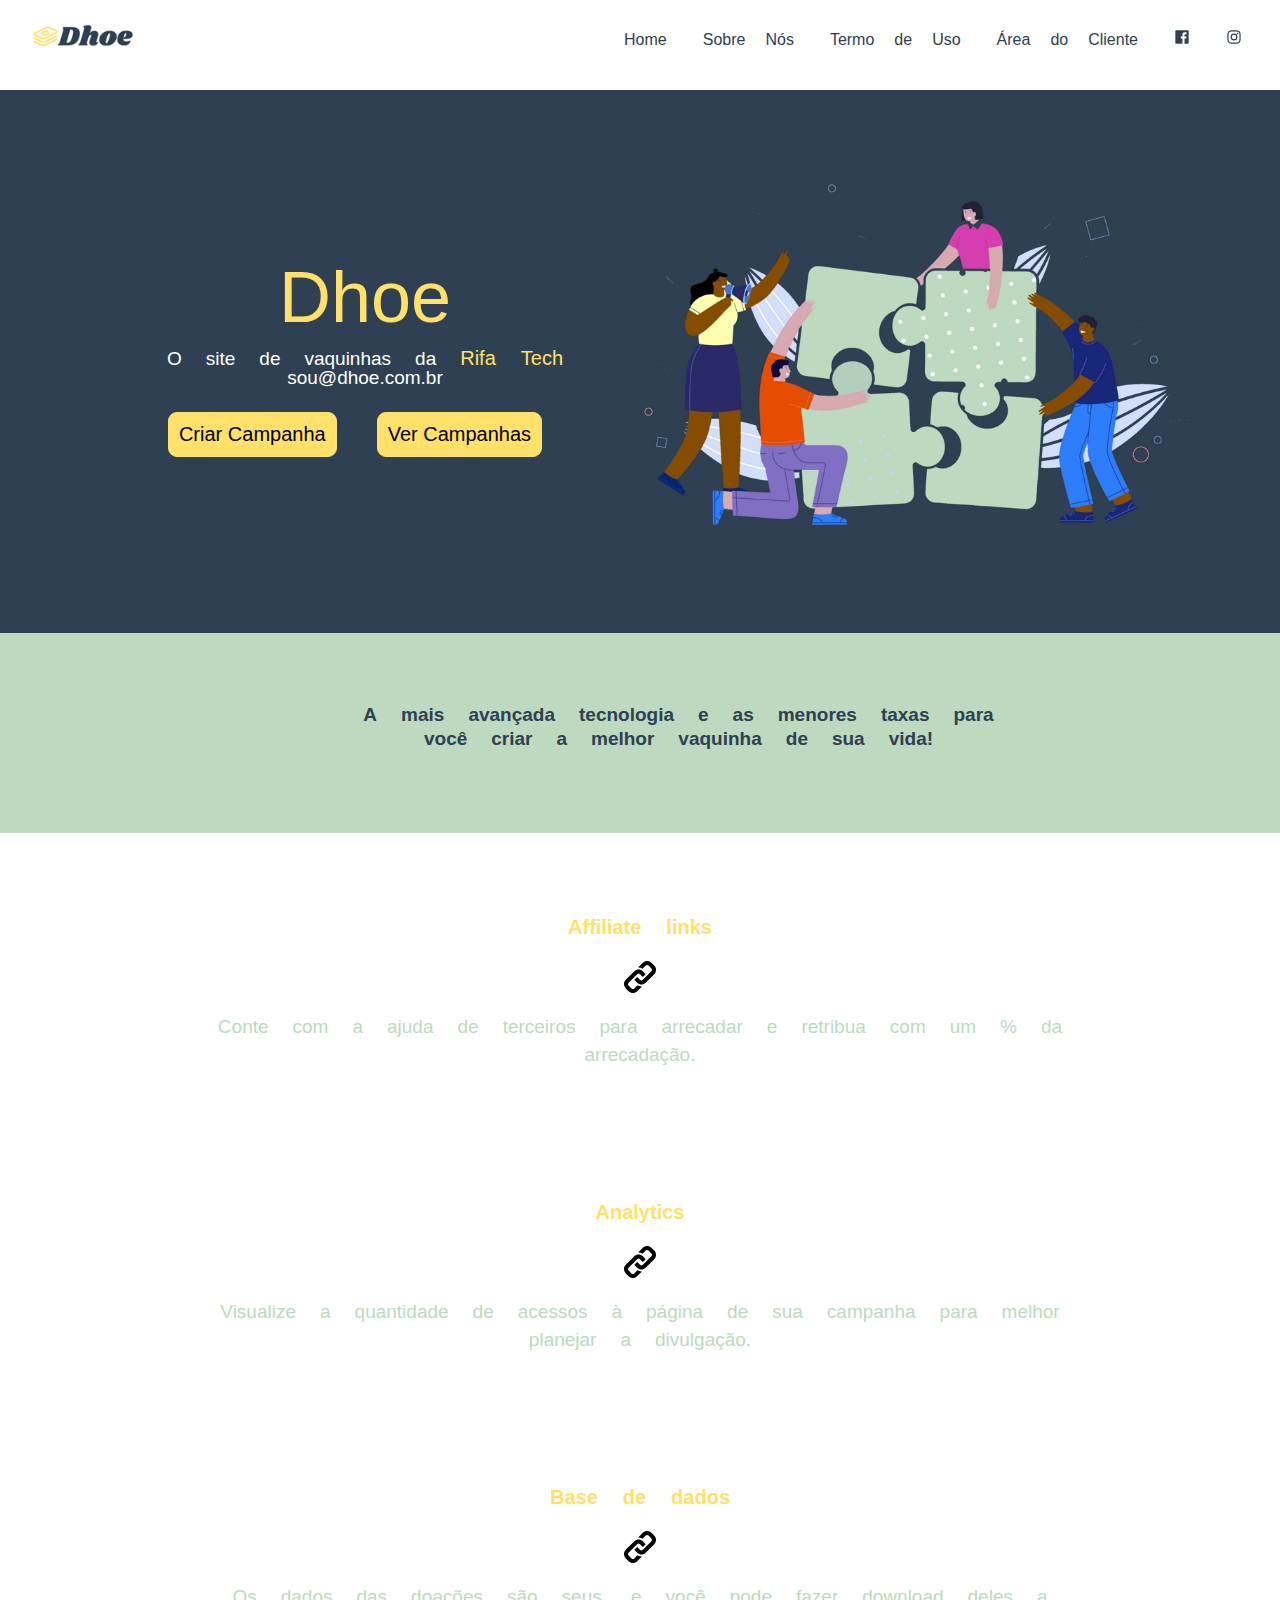
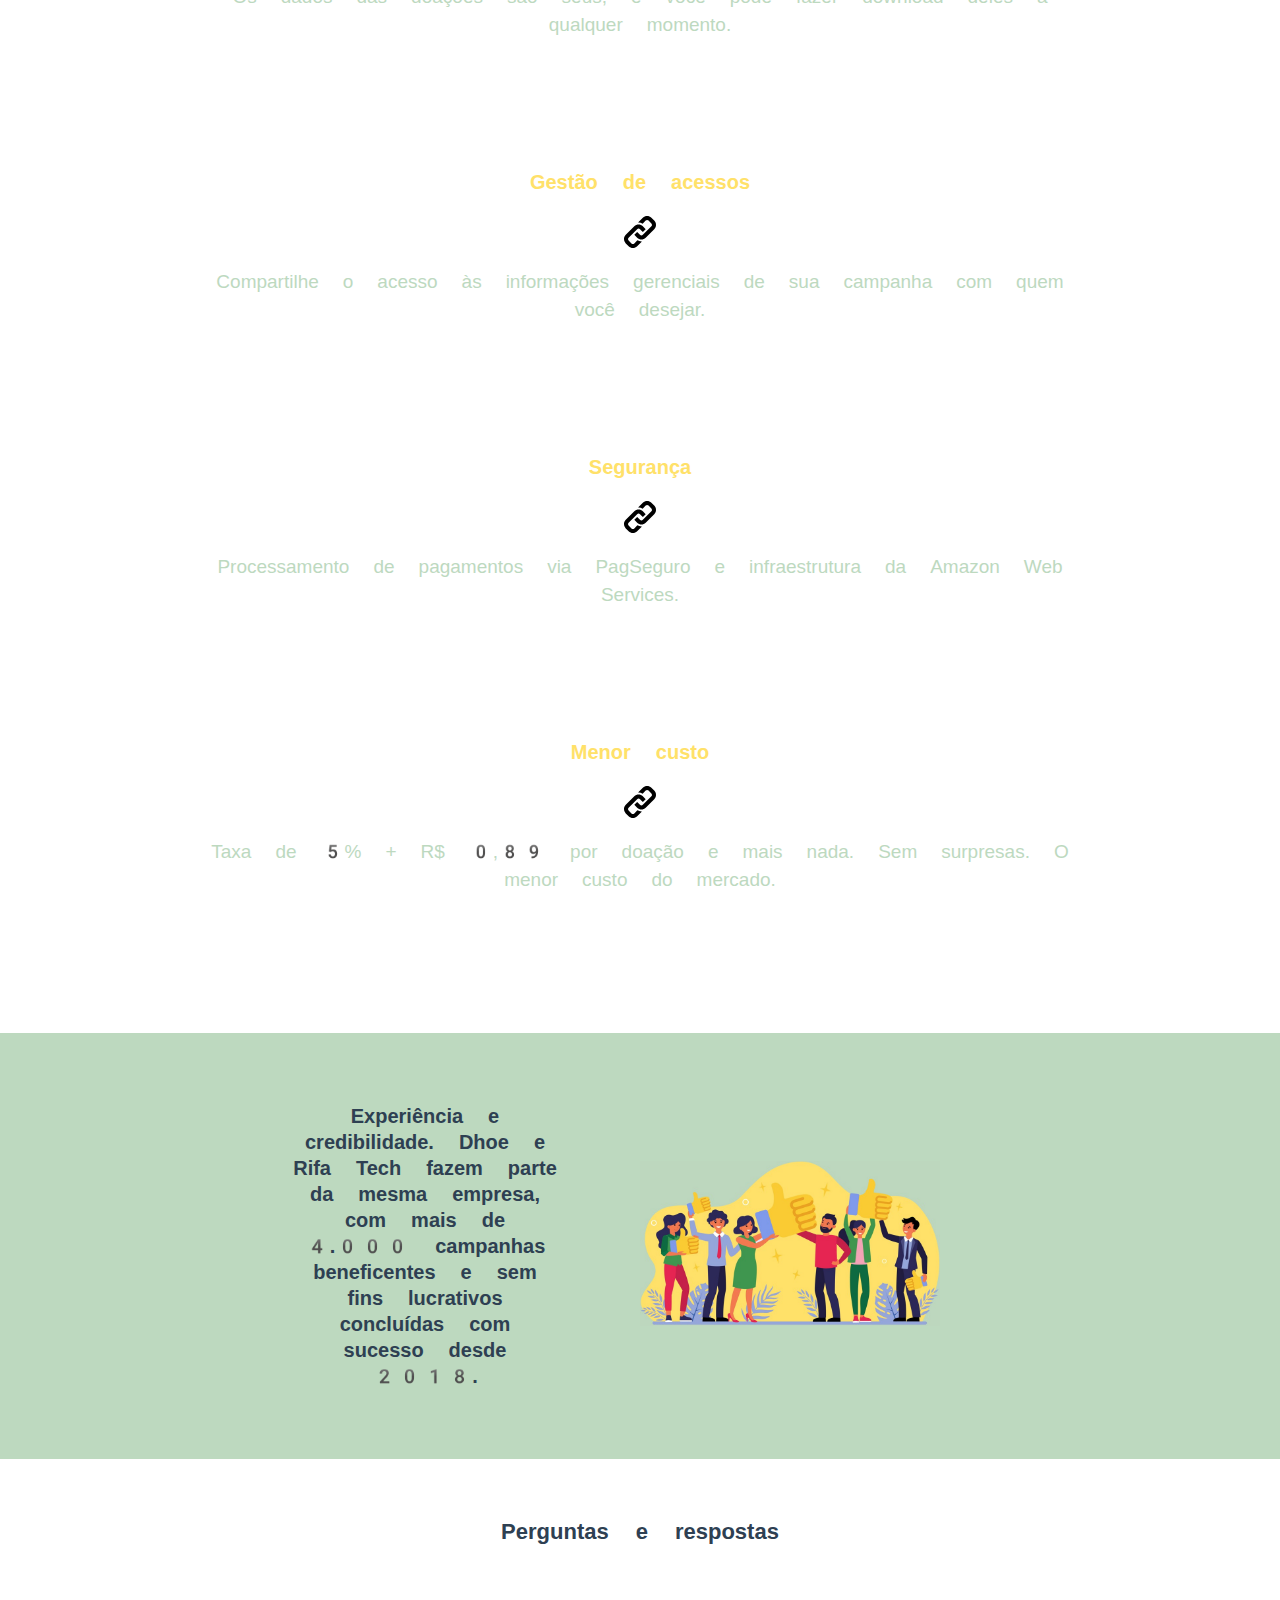
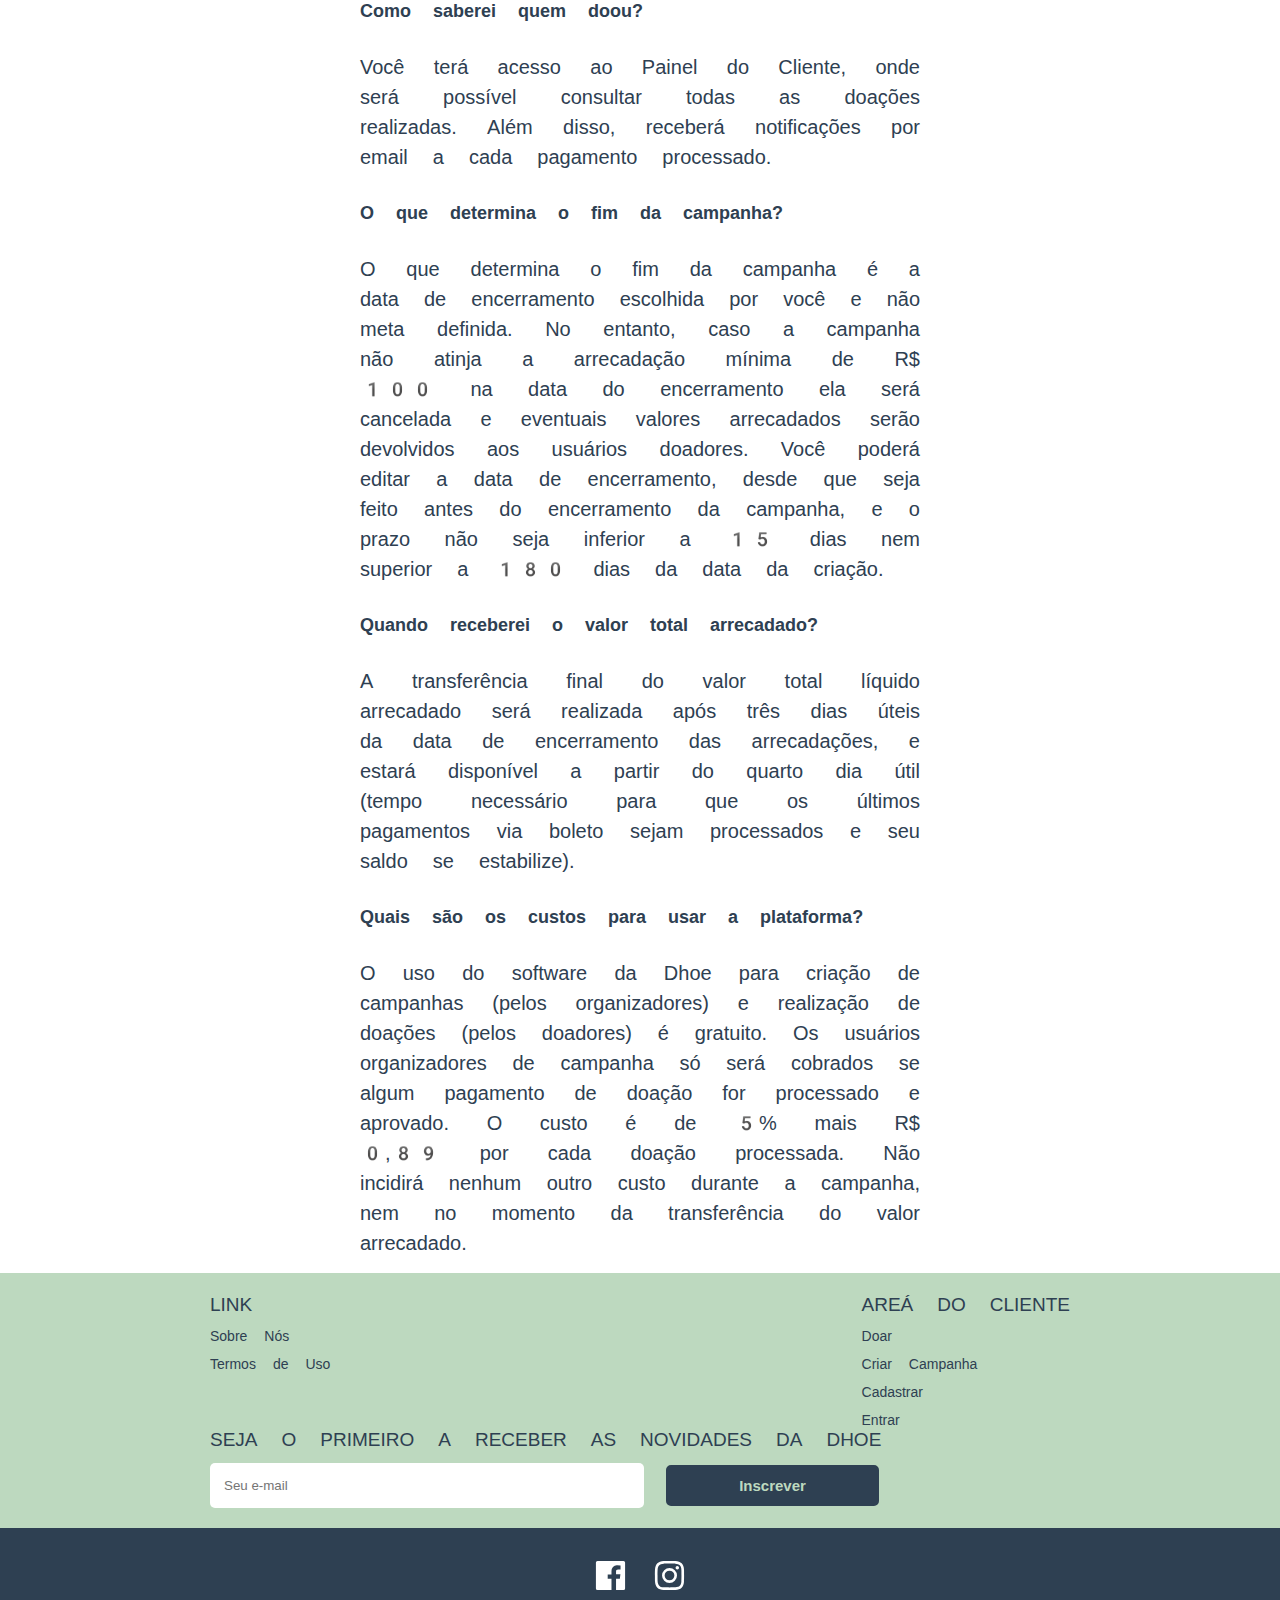
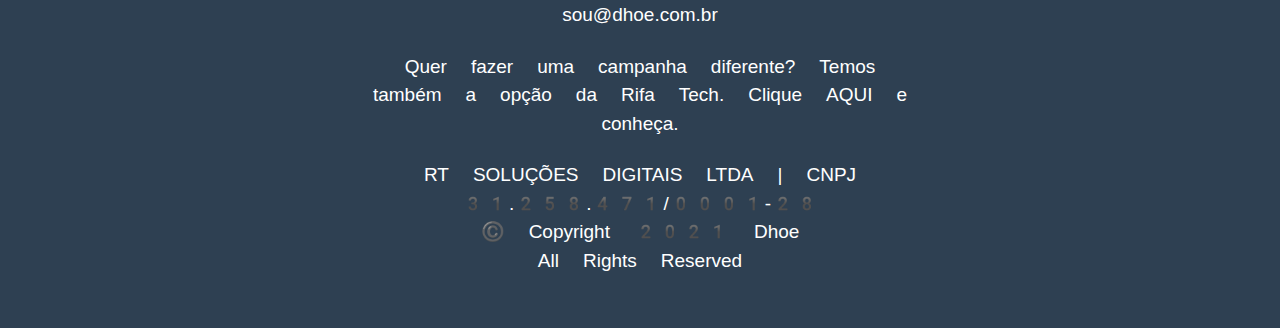
==== index.html @ f4bbd8d9 "first commit" ====
<!DOCTYPE html>
<html lang="pt-br">
<head>
    <meta charset="UTF-8">
    <meta http-equiv="X-UA-Compatible" content="IE=edge">
    <meta name="viewport" content="width=device-width, initial-scale=1.0">
    <link rel="stylesheet" href="./assets/main.css">
    <link rel="stylesheet" href="./assets/responsive.css">
    <title>Dhoe | O site de vaquinha online</title>
</head>
<body>
    <header>
        <div class="cabecalho-dhoe">
            <picture class="logo-dhoe">
                <img src="./image/logo-menu.png" alt="logo">
            </picture>
            <div class="line">
                <button>line</button>
            </div>
            <nav class="nav-dhoe">
                
                <a href="#">Home</a>
                <a href="./pages/links/sobreNos.html">Sobre Nós</a>
                <a href="./pages/links/termos.html">Termo de Uso</a>
                <a href="./pages/cliente/cliente.html">Área do Cliente</a>
                <a><svg xmlns="http://www.w3.org/2000/svg" xmlns:xlink="http://www.w3.org/1999/xlink" aria-hidden="true" focusable="false" width="1em" height="1em" preserveAspectRatio="xMidYMid meet" viewBox="0 0 24 24" class="iconify" data-icon="uil:facebook" data-inline="false" style="transform: rotate(360deg);"><path fill="currentColor" d="M20.9 2H3.1A1.1 1.1 0 0 0 2 3.1v17.8A1.1 1.1 0 0 0 3.1 22h9.58v-7.75h-2.6v-3h2.6V9a3.64 3.64 0 0 1 3.88-4a20.26 20.26 0 0 1 2.33.12v2.7H17.3c-1.26 0-1.5.6-1.5 1.47v1.93h3l-.39 3H15.8V22h5.1a1.1 1.1 0 0 0 1.1-1.1V3.1A1.1 1.1 0 0 0 20.9 2Z"></path></svg></a>
                <a><svg xmlns="http://www.w3.org/2000/svg" xmlns:xlink="http://www.w3.org/1999/xlink" aria-hidden="true" focusable="false" width="1em" height="1em" preserveAspectRatio="xMidYMid meet" viewBox="0 0 24 24" class="iconify" data-icon="uil:instagram" data-inline="false" style="transform: rotate(360deg);"><path fill="currentColor" d="M17.34 5.46a1.2 1.2 0 1 0 1.2 1.2a1.2 1.2 0 0 0-1.2-1.2Zm4.6 2.42a7.59 7.59 0 0 0-.46-2.43a4.94 4.94 0 0 0-1.16-1.77a4.7 4.7 0 0 0-1.77-1.15a7.3 7.3 0 0 0-2.43-.47C15.06 2 14.72 2 12 2s-3.06 0-4.12.06a7.3 7.3 0 0 0-2.43.47a4.78 4.78 0 0 0-1.77 1.15a4.7 4.7 0 0 0-1.15 1.77a7.3 7.3 0 0 0-.47 2.43C2 8.94 2 9.28 2 12s0 3.06.06 4.12a7.3 7.3 0 0 0 .47 2.43a4.7 4.7 0 0 0 1.15 1.77a4.78 4.78 0 0 0 1.77 1.15a7.3 7.3 0 0 0 2.43.47C8.94 22 9.28 22 12 22s3.06 0 4.12-.06a7.3 7.3 0 0 0 2.43-.47a4.7 4.7 0 0 0 1.77-1.15a4.85 4.85 0 0 0 1.16-1.77a7.59 7.59 0 0 0 .46-2.43c0-1.06.06-1.4.06-4.12s0-3.06-.06-4.12ZM20.14 16a5.61 5.61 0 0 1-.34 1.86a3.06 3.06 0 0 1-.75 1.15a3.19 3.19 0 0 1-1.15.75a5.61 5.61 0 0 1-1.86.34c-1 .05-1.37.06-4 .06s-3 0-4-.06a5.73 5.73 0 0 1-1.94-.3a3.27 3.27 0 0 1-1.1-.75a3 3 0 0 1-.74-1.15a5.54 5.54 0 0 1-.4-1.9c0-1-.06-1.37-.06-4s0-3 .06-4a5.54 5.54 0 0 1 .35-1.9A3 3 0 0 1 5 5a3.14 3.14 0 0 1 1.1-.8A5.73 5.73 0 0 1 8 3.86c1 0 1.37-.06 4-.06s3 0 4 .06a5.61 5.61 0 0 1 1.86.34a3.06 3.06 0 0 1 1.19.8a3.06 3.06 0 0 1 .75 1.1a5.61 5.61 0 0 1 .34 1.9c.05 1 .06 1.37.06 4s-.01 3-.06 4ZM12 6.87A5.13 5.13 0 1 0 17.14 12A5.12 5.12 0 0 0 12 6.87Zm0 8.46A3.33 3.33 0 1 1 15.33 12A3.33 3.33 0 0 1 12 15.33Z"></path></svg></a>
                 
            </nav>
        </div>
    </header>
    <main class="section-option login">
        <div class="container cc-responsive">
            <div class="flex main">
                    <div class="title">
                            <div class="title-main-dhoe">
                                <h1 class="title-main">Dhoe</h1>
                                <p class="site-email"> O site de vaquinhas da <span class="">Rifa Tech</span> <br/>sou@dhoe.com.br</p>
                            </div>
                        
                            <div class="botoes">
                                <button class="botao">Criar Campanha</button>
                                <button class="botao">Ver Campanhas</button>
                            </div>
                    </div>
                <div class="img-main">
                    <img src="./image/ilustracao.jpg" alt="">
                </div>
            </div>
        </div>
    </main>
    <section class="texto-section-dhoe">
        <div class="container cc-responsive">
            <div class="texto-dhoe">
                <p>A mais avançada tecnologia e as menores taxas para você criar a melhor vaquinha de sua vida!</p>
            </div>
        </div>
    </section>
    <section class="descrition-cards-dhoe">
        <div class="container-largue cc-responsive">
            <div class="descrition-dhoe">
                <div class="card">
                    <div class="card-title">
                        <h5>Affiliate links</h5>
                    </div>
                        <span class="img-card">
                            <img src="./image/link-symbol-of-two-chains-links-linked_icon-icons.com_56928.svg" alt="">
                        </span>
                    <div class="card-descrition">
                        <p>Conte com a ajuda de terceiros para arrecadar e retribua com um % da arrecadação.</p>
                    </div>
                </div>

                <div class="card">
                    <div class="card-title">
                        <h5>Analytics</h5>
                    </div>
                        <span class="img-card">
                            <img src="./image/link-symbol-of-two-chains-links-linked_icon-icons.com_56928.svg" alt="">
                        </span>
                    <div class="card-descrition">
                        <p>Visualize a quantidade de acessos à página de sua campanha para melhor planejar a divulgação.</p>
                    </div>
                </div>

                <div class="card">
                    <div class="card-title">
                        <h5>Base de dados</h5>
                    </div>
                        <span class="img-card">
                            <img src="./image/link-symbol-of-two-chains-links-linked_icon-icons.com_56928.svg" alt="">
                        </span>
                    <div class="card-descrition">
                        <p>Os dados das doações são seus, e você pode fazer download deles a qualquer momento.</p>
                    </div>
                </div>

                <div class="card">
                    <div class="card-title">
                        <h5>Gestão de acessos</h5>
                    </div>
                        <span class="img-card">
                            <img src="./image/link-symbol-of-two-chains-links-linked_icon-icons.com_56928.svg" alt="">
                        </span>
                    <div class="card-descrition">
                        <p>Compartilhe o acesso às informações gerenciais de sua campanha com quem você desejar.</p>
                    </div>
                </div>

                <div class="card">
                    <div class="card-title">
                        <h5>Segurança</h5>
                    </div>
                        <span class="img-card">
                            <img src="./image/link-symbol-of-two-chains-links-linked_icon-icons.com_56928.svg" alt="">
                        </span>
                    <div class="card-descrition">
                        <p>Processamento de pagamentos via PagSeguro e infraestrutura da Amazon Web Services.</p>
                    </div>
                </div>

                <div class="card">
                    <div class="card-title">
                        <h5>Menor custo</h5>
                    </div>
                        <span class="img-card">
                            <img src="./image/link-symbol-of-two-chains-links-linked_icon-icons.com_56928.svg" alt="">
                        </span>
                    <div class="card-descrition">
                        <p>Taxa de 5% + R$ 0,89 por doação e mais nada. Sem surpresas. O menor custo do mercado.</p>
                    </div>
                </div>
                    
            </div>
        </div>
    </section>
    <section class="dhoes-curt">
        <div class="container-largue cc-responsive">
            <div class="text-img">
                <div class="text-section site-email">
                    <p>Experiência e credibilidade. Dhoe e Rifa Tech fazem parte da mesma empresa, com mais de 4.000 campanhas beneficentes e sem fins lucrativos concluídas com sucesso desde 2018.</p>
                </div>
                <div class="img-section img-main">
                    <img src="./image/ilustracao_botton.jpg" alt="">
                </div>
            </div>
        </div>
    </section>
    <section class="perg-resp">
        <div class="container-largue cc-responsive">
            <div class="perguntas">
                <div class="title-pergunta">
                    <h3>Perguntas e respostas</h3>
                </div>
                <ul>
                    <li>
                        <div class="pergunta">
                            <h5>Como saberei quem doou?</h5>
                        </div>
                        <div class="resposta" >
                            <p>Você terá acesso ao Painel do Cliente, onde será possível consultar todas as doações realizadas. Além disso, receberá notificações por email a cada pagamento processado.</p>
                        </div>
                    </li>

                    <li class="abre-fecha">
                        <div class="pergunta">
                            <h5>O que determina o fim da campanha?</h5>
                        </div>
                        <div class="resposta fechado">
                            <p>O que determina o fim da campanha é a data de encerramento escolhida por você e não meta definida. No entanto, caso a campanha não atinja a arrecadação mínima de R$ 100 na data do encerramento ela será cancelada e eventuais valores arrecadados serão devolvidos aos usuários doadores. Você poderá editar a data de encerramento, desde que seja feito antes do encerramento da campanha, e o prazo não seja inferior a 15 dias nem superior a 180 dias da data da criação.</p>
                        </div>
                    </li>

                    <li class="abre-fecha">
                        <div class="pergunta">
                            <h5>Quando receberei o valor total arrecadado?</h5>
                        </div>
                        <div class="resposta fechado">
                            <p>A transferência final do valor total líquido arrecadado será realizada após três dias úteis da data de encerramento das arrecadações, e estará disponível a partir do quarto dia útil (tempo necessário para que os últimos pagamentos via boleto sejam processados e seu saldo se estabilize).</p>
                        </div>
                    </li>

                    <li class="abre-fecha">
                        <div class="pergunta">
                            <h5>Quais são os custos para usar a plataforma?</h5>
                        </div>
                        <div class="resposta fechado">
                            <p>O uso do software da Dhoe para criação de campanhas (pelos organizadores) e realização de doações (pelos doadores) é gratuito. Os usuários organizadores de campanha só será cobrados se algum pagamento de doação for processado e aprovado. O custo é de 5% mais R$ 0,89 por cada doação processada. Não incidirá nenhum outro custo durante a campanha, nem no momento da transferência do valor arrecadado.</p>
                        </div>
                    </li>
                </ul>
            </div>
            
        </div>
    </section>
    <section class="doe-footer-cabecalho">
        <div class="container-largue cc-responsive">
            <div class="footer-cabecalho">
                <div class="footer-link">
                    <div class="cab-footer"><p>LINK</p></div>
                    <a href="#"> Sobre Nós</a>
                    <a href="#">Termos de Uso</a>
                </div>
                <div class="area-cliente footer-link">
                    <div class="cab-footer"><p>AREÁ DO CLIENTE</p></div>
                    <a href="#"> Doar</a>
                    <a href="#"> Criar Campanha</a>
                    <a href="#"> Cadastrar</a>
                    <a href="#"> Entrar</a>
                </div>
                <div class="email-cab footer-link">
                    <div class="cab-footer">
                        <p>SEJA O PRIMEIRO A RECEBER AS NOVIDADES DA DHOE</p>
                    </div>
                        <div class="enviar-email">
                            <input type="email" name="" id="" placeholder="Seu e-mail">
                            <button>Inscrever</button>
                        </div>
                </div>
            </div>
        </div>
    </section>

    <footer class="footer-contato">
        <div class="container-largue cc-responsive">
            <ul>
                <li class="lista-footer">
                    <div class="imgs">
                        <svg xmlns="http://www.w3.org/2000/svg" xmlns:xlink="http://www.w3.org/1999/xlink" aria-hidden="true" focusable="false" width="1em" height="1em" preserveAspectRatio="xMidYMid meet" viewBox="0 0 24 24" class="iconify" data-icon="uil:facebook" data-inline="false" style="transform: rotate(360deg);"><path fill="currentColor" d="M20.9 2H3.1A1.1 1.1 0 0 0 2 3.1v17.8A1.1 1.1 0 0 0 3.1 22h9.58v-7.75h-2.6v-3h2.6V9a3.64 3.64 0 0 1 3.88-4a20.26 20.26 0 0 1 2.33.12v2.7H17.3c-1.26 0-1.5.6-1.5 1.47v1.93h3l-.39 3H15.8V22h5.1a1.1 1.1 0 0 0 1.1-1.1V3.1A1.1 1.1 0 0 0 20.9 2Z"></path></svg>
                        <svg xmlns="http://www.w3.org/2000/svg" xmlns:xlink="http://www.w3.org/1999/xlink" aria-hidden="true" focusable="false" width="1em" height="1em" preserveAspectRatio="xMidYMid meet" viewBox="0 0 24 24" class="iconify" data-icon="uil:instagram" data-inline="false" style="transform: rotate(360deg);"><path fill="currentColor" d="M17.34 5.46a1.2 1.2 0 1 0 1.2 1.2a1.2 1.2 0 0 0-1.2-1.2Zm4.6 2.42a7.59 7.59 0 0 0-.46-2.43a4.94 4.94 0 0 0-1.16-1.77a4.7 4.7 0 0 0-1.77-1.15a7.3 7.3 0 0 0-2.43-.47C15.06 2 14.72 2 12 2s-3.06 0-4.12.06a7.3 7.3 0 0 0-2.43.47a4.78 4.78 0 0 0-1.77 1.15a4.7 4.7 0 0 0-1.15 1.77a7.3 7.3 0 0 0-.47 2.43C2 8.94 2 9.28 2 12s0 3.06.06 4.12a7.3 7.3 0 0 0 .47 2.43a4.7 4.7 0 0 0 1.15 1.77a4.78 4.78 0 0 0 1.77 1.15a7.3 7.3 0 0 0 2.43.47C8.94 22 9.28 22 12 22s3.06 0 4.12-.06a7.3 7.3 0 0 0 2.43-.47a4.7 4.7 0 0 0 1.77-1.15a4.85 4.85 0 0 0 1.16-1.77a7.59 7.59 0 0 0 .46-2.43c0-1.06.06-1.4.06-4.12s0-3.06-.06-4.12ZM20.14 16a5.61 5.61 0 0 1-.34 1.86a3.06 3.06 0 0 1-.75 1.15a3.19 3.19 0 0 1-1.15.75a5.61 5.61 0 0 1-1.86.34c-1 .05-1.37.06-4 .06s-3 0-4-.06a5.73 5.73 0 0 1-1.94-.3a3.27 3.27 0 0 1-1.1-.75a3 3 0 0 1-.74-1.15a5.54 5.54 0 0 1-.4-1.9c0-1-.06-1.37-.06-4s0-3 .06-4a5.54 5.54 0 0 1 .35-1.9A3 3 0 0 1 5 5a3.14 3.14 0 0 1 1.1-.8A5.73 5.73 0 0 1 8 3.86c1 0 1.37-.06 4-.06s3 0 4 .06a5.61 5.61 0 0 1 1.86.34a3.06 3.06 0 0 1 1.19.8a3.06 3.06 0 0 1 .75 1.1a5.61 5.61 0 0 1 .34 1.9c.05 1 .06 1.37.06 4s-.01 3-.06 4ZM12 6.87A5.13 5.13 0 1 0 17.14 12A5.12 5.12 0 0 0 12 6.87Zm0 8.46A3.33 3.33 0 1 1 15.33 12A3.33 3.33 0 0 1 12 15.33Z"></path></svg>
                    </div>
                    <p>sou@dhoe.com.br</p>
                </li>
                <li>
                    <p>
                        Quer fazer uma campanha diferente? Temos também a opção da Rifa Tech. Clique AQUI e conheça.
                    </p>
                </li>
                <li>
                    RT SOLUÇÕES DIGITAIS LTDA | CNPJ 31.258.471/0001-28 
                    <br/>© Copyright 2021 Dhoe 
                    <br/> All Rights Reserved
                </li>
            </ul>
        </div>
    </footer>
    <script src="./assets/main.js"></script>
</body>
</html>
---- assets/main.css ----
*{
    margin: 0;
    padding: 0;
    box-sizing: border-box;
    text-decoration: none !important;
}

body{
    font-family: 'emoji', 'Nunito', sans-serif;
    
}
.container{
    margin: auto 90px;
}
.container-largue{
    margin: auto 210px;
}
.container-extra-largue{
    margin: auto 450px;
}
header{
    background: #fff !important;
    position: fixed;
    top: 0;
    right: 0;
    left: 0;
    width: 100vw;
    z-index: 1030;
}
.line{
    display: none;
}
.cabecalho-dhoe{
    display: flex;
    align-items: center;
    justify-content: space-between;
    padding: 16px 30px;
}
.logo-dhoe{
    height: 45px;
}
.logo-dhoe img{
    width: 109px;
    height: 40px;
}

.nav-dhoe{

}
.nav-dhoe a{
    color: #2e4052;
    padding: 8px;
    
}
.nav-dhoe a:hover{
    padding: 8px;
    text-decoration: underline;
}
.nav-dhoe a svg{
    font-size: 16px;
    cursor: pointer;
}

.section-option{
    background-color: rgb(46, 64, 82);
    position: relative;
    margin-top: 77px;
    /*height: 585px;*/
}
.flex{
    display: flex;
    flex: 1 1;
}
.main{
    padding-top: 88px;
    padding-bottom: 100px;
}
.title{
    width: 100%;
    display: grid;
    text-align: center;
    align-items: center;
    order: 1;
}
.title-main-dhoe{
    margin-top: 20px;   
}
.title-main{
    color: #ffe169;
    font-family: 'Shrikhand', sans-serif;
    font-size: 4.5em;
    width: 100%;
    margin: 10px 0px;
    font-weight: 400;
}

.site-email{
    color: #fff;
    font-size: 19px;
    line-height: 1;
}
.site-email span{
    color: #ffe169;
    font-size: 20px;
}
.botoes{
    display: block;
    margin-top: -100px;
}
.botao > a{
    list-style: none !important;
    color: #2e4052;
}
.botao > a:hover{
    color: #ffe169;
}
.botao{
    border: solid 1px #2e4052;
    font-size: 20px;
    background: #ffe169;
    padding: 10px;
    border-radius: 9px;
    border-color: #ffe169 !important;
    cursor: pointer;
    margin-right: 20px;
}
.botao:hover{
    background: #2e4052;
    color: #ffe169;
    border: 1px solid #ffe169 !important;
}
.img-main{
    order: 2;
    width: 100%;
}
.img-main img{
    width: 100%;
}

.texto-section-dhoe{
    background: #bdd9bf;
    color: #2e4052;
    height: 200px;
    text-align: center;
    margin-bottom: 0;
}
.texto-dhoe{
    /*height: 200px;*/
    position: relative;
    top: 70px;
    left: 24%;
    width: 59%;
}
.texto-dhoe p{
    font-size: 19px;
    font-weight: 600;
    line-height: 1.3em;
}

.descrition-dhoe{
    margin-top: 90px;
    display: flex;
    flex-wrap: wrap;
    gap: 55px;
    justify-content: center;
}

.cards{
    max-width: 270px;
    height: 338px;
    padding: 32px 48px;
    margin-bottom: 15px;
    background: #2e4052;
    border-radius: 10px;
}
.card-title{
    padding-block: 12px;
    margin-bottom: 10px;
    margin-top: -20px;
}
.card-title h5{
    color: #ffe169;
    font-size: 20px;
    text-align: center;
}
.img-card {
    display: flex;
    justify-content: center;
}
.img-card img{
    color: #ffe169;
    width: 32px;
    height: 32px;
    margin-bottom: 20px;
}
.card-descrition{
    height: 140px;
}
.card-descrition p{
    text-align: center;
    font-size: 19px;
    color: #bdd9bf;
    font-family: 'emoji', 'Nunito', sans-serif;
    line-height: 1.5;
}
.dhoes-curt{
    margin-top: 55px;
    background: #bdd9bf;
    padding: 60px 0;
}
.text-section{
    text-align: center;
    padding: 0 82px;
    margin: 10px 0;
}
.text-section p{
    color: #2e4052;
    line-height: 1.3;
    font-size: 20px;
    font-weight: 600;
}
.text-img{
    display: grid;
    justify-content: center;
    grid-template-columns: 50% 1fr;
    align-items: center;
}
.img-section{
    width: 300px;
}

/*PERGUNTAS E RESPOSTAS*/

.perg-resp{
    margin-top: 60px;
    text-align: justify;
}
.perguntas{

}
li{
    list-style: none;
    padding: 0px 120px;
}
.title-pergunta{
    text-align: center;
    margin-bottom: 40px;
}
.title-pergunta h3{
    font-size: 22px;
    color: #2e4052;
}
.pergunta-resposta{
    padding: 0 130px;
}
.pergunta{
    padding: 15px 30px;
    cursor: pointer;
}
.pergunta:hover{
    border: 2px solid #2e4052;
    border-radius: 2px;
}
.pergunta h5{
    color: #2e4052;
    font-size: 18px;
    font-family: 'emoji', 'Nunito', sans-serif;

}
.resposta{
    padding: 15px 30px;
    /*display: none;*/
}
.resposta p{
    font-size: 20px;
    color: #2e4052;
    line-height: 1.5;
    font-family: 'emoji', 'Nunito', sans-serif;
    text-align: justify;
}

.doe-footer-cabecalho{
    background: #bdd9bf;
}
.footer-cabecalho{
    display: flex;
    justify-content: space-between;
    flex-direction: row;
    padding: 20px 0;
    flex-wrap: wrap;
}
.footer-link{
    flex-direction: column;
    display: flex;
    gap: 12px;
}
.cab-footer{

}
.cab-footer p{
    color: #2e4052;
    font-size: 19px;
}
.footer-link a{
    color: #2e4052;
    font-size: 14px;
    font-family: 'emoji', 'Nunito', sans-serif;
}
.footer-link a:hover{
    color: #ffe169;
}

.area-cliente{

}

.enviar-email{
    display: flex;
    justify-content: space-between;
    gap: 20px;
}
.enviar-email input{
    padding: 7px 14px;
    color: #2e4052;
    width: 100%;
    border: none;
    border-radius: 5px;
}
.enviar-email button{
    color: #bdd9bf;
    background: #2e4052;
    border: 2px solid;
    border-radius: 7px;
    padding: 12px 6px;
    font-weight: 600;
    width: 50%;
    font-size: 15px;
    cursor: pointer;
}
.enviar-email button:hover{
    background: #bdd9bf;
    color: #2e4052;
}
.footer-contato{
    background: #2e4052;
    padding: 30px 0;
}
svg{
    font-size: 35px;
}
.footer-contato ul{
    list-style: none;
    text-align: center;
    color: #fff;
}
.footer-contato ul li{
    margin-bottom: 23px;
    font-size: 19px;
    padding: 0 155px;
    line-height: 1.5;
}


/*SOBRE NOS*/
.sobrenos{
    background: #2e4052;
    margin-top: 80px;
    padding: 77.5px 0;
    /*height: 250px;*/
    font-family: 'emoji', 'Nunito', sans-serif;
}
.main-sobrenos{
    text-align: center;
}
.main-sobrenos h1{
    font-size: 48px;
    color: #ffe169;
    margin-bottom: 10px;
}
.descrition-sobrenos-body{
    margin-bottom: 50px;
}
.descrition-sobrenos-title{}
.descrition-sobrenos-title h5{
    margin-top: 30px;
    color: #2e4052;
    font-size: 19px;
    font-weight: 500;
    font-family: 'emoji', 'Nunito', sans-serif;
}
.descrition-sobrenos-corp{}
.descrition-sobrenos-corp p{
    color: #6C757D;
    line-height: 2;
    padding-top: 19px;
    font-weight: 300;
}
/*Abaixo Termo*/
.abaixo-termo p{
    color: #fff;
    font-size: 19px;
    margin: 19px 0 15px 0px;
}

/*Cliente*/
.ar-cliente{}
.principal{

}
.principal h1{
    line-height: 1.2;
    color: #fff;
}
.principal span{
    content: "";
    display: block;
    background-color: #ffe169;
    height: 3px;
    width: 50px;
    margin: 17px auto auto;
}
.bts-cliente{
    margin-top: 30px;
}
/*Doar*/
.doar-dhoe{
    background-color: #fafbfe;
}
.dhoe-form{
    display: flex;
    justify-content: center;
    margin-bottom: 30px;
}
.pesquisa{
    max-width: 400px;
}
.title-doar{
    margin-bottom: 10px;
    text-align: center;
}
.title-doar h2{
    color: #2e4052;
    font-size: 32px;
}
.form-pesquisa{
    display: flex;
    flex-direction: column;
    justify-content: space-between;
    gap: 5px;
}
.form-pesquisa input{
    padding: 7px 14px;
}
.form-pesquisa button{

}
.campanhas{}
.campanhas-dhoe{
    display: flex;
    flex: 1;
    flex-wrap: wrap;
    gap: 45px;
}
.doar-card{
    max-width: 270px;
    /*height: 338px;*/
    background: #fff;
    border-radius: 10px;
    text-align: center;
    border: 2px solid #fafbfe !important;
    padding-bottom: 10px;
}
.doar-card-picture{
    width: 100%;
}
.doar-card-picture img{
    width: 100%;
    height: 250px;
    object-fit: cover;
}
.doar-card-title{
    line-height: 1.5;
    margin: 25px 0;
}
.doar-card-title > h4{
    color: #2e4052;
    font-weight: 700;
    font-size: 30px;
    margin: 20px 0;
}
.doar-card-title p{
    color: #bdbec4;
}
.doar-card-button{
    display: flex;
    justify-content: center;
}
.doar-card-button button{
    display: block;
    border: 1px solid #ffe169;
    background: #ffe169;
    padding: 7px 3px;
    /*width: 150px;*/
    border-radius: 4px;
    font-size: 16px;
    cursor: pointer;
}
.doar-card-button a{
    text-decoration: none !important;
    color: #2e4052 !important;
    padding: 7px 14px;

}
.doar-card-button button:hover{
    background: #fff;
    color: #ffe169 !important;
    border-color: #ffe169;
}
.doar-card-button a:hover{
    color: #ffe169 !important;
}

/*login*/
.login{
    margin-top: 90px;
}
.main-entrar-dhoe{

}
.entrar{
   padding: 48px;
   
}

.entrar h3{
    font-size: 18px;
    color: #2e4257;
    padding: 30px 0;
}
.main-login{

}
form{
    
}
.login-pass{
    margin-bottom: 25px;
    line-height: 2;
}
.login-pass label, .text-img-login{
    color: #6C757D;
    font-size: 15px;
}
.login-pass a{
    color: #6C757D;
    font-size: 10px;
    float: right;
    margin-top: 8px;
}
.login-pass input{
    padding: 7px 14px;
    width: 100%;
    font-size: 15px;
    border: 1px solid  #dee2e6;
    border-radius: 5px;
    outline: none;
}
.botao-form{
    width: 100%;
    text-align: center;
    margin-top: 30px;
}
.botao-form-escuro{
    color: #dee2e6;
    background: #2e4052; 
    border: 1px solid rgb(46, 64, 82);
    line-height: 1.5;
    padding: 10px;
    border-radius: 5px;
    box-shadow: rgba(0, 0, 0, .5);
    cursor: pointer;
}
.botao-form-escuro:hover{
    background: #fff;
    color: #2e4052;
}
.div-img, .text-cadast{
    width: 100%;
    text-align: center;
    margin-top: 40px;
}
.div-img img{
    width: 30px;
    margin-top: 16px;
}
.text-cadast p{
    color: #6C757D;
    font-size: 14px;
}
.text-cadast p > a{
    color: #6C757D;
}

/*CADASTRO*/
.main-cad{
    margin-bottom: 20px;
}
.sex-ar{
    display: inline-flex;
    margin-right: 10px;
    gap: 1.3px;
    cursor: pointer;
}
.sex-ar input{
    width: 10px;
    cursor: pointer;
}
.sex-ar label{}

/*SAIBA MAIS*/
.saiba_mais-menu{}
.background{
    background-image: url(https://dhoe.com.br/app/images/campanha-cover.png);
    background-repeat: no-repeat;
    height: 250px;
    width: 100%;
    background-position: top;
    background-size: cover;
}
.two-img{
    margin-bottom: 30px;
}
.saibaMais-img{
    display: flex;
}
.saibaMais-img img{
    object-position: center;
    margin-left: auto;
    margin-right: auto;
    width: 150px;
    height: 150px;
    border-radius: 50%;
    object-fit: cover;
    margin-top: -75px;
}
.text{
    text-align: center;
}
.text p{
    font-size: 16px;
    color: #6C757D;
    line-height: 1.5;
}
.dhoe-form-saiba-mais{

}
.area-button{
    display: flex;
    justify-content: center;
    gap: 25px;
    margin-bottom: 30px;
}
.barra-dhoe{
    display: flex;
    justify-content: center;
    gap: 7px;
    margin-bottom: 30px;
}
.barra-dhoe input{
    min-width: 240px;
}
.form-but{
    width: auto;
}
.descrition-campanha{
    text-align: center;
    margin-bottom: 30px;
}
.descrition-campanha p{
    font-size: 19px;
    color: #2e4052;
}
.valores{
    text-align: center;
    margin-top: 30px;
}
.valores p{
    color: #2e4257;
    font-size: 16px;
    line-height: 1.5;
}
.bruto{
    font-size: 10px;
}
.img-principal-campanha{
    text-align: center;
    margin-top: 30px;
    height: 390px;
    margin-bottom: 60px;
}
.img-principal-campanha img{
    height: 390px;
}

.tempo{
    background: #2e4052;
}
.contador{
    display: flex;
    justify-content: space-between;
}
.encerramento{
    text-align: center;
    color: #bdd9bf;
}
.encerramento h2{
    font-size: 1.8em;
}
.c-dias{
    font-size: 30px;
    margin-top: 50px;
}
.dias{
    font-size: 15px;
}
.compartilhar-links{
    padding: 40px 0;
}
.title-links{
    text-align: center;
    margin-bottom: 50px;
}
.title-links h2{
    color: #2e4257;
    font-size: 32px;
}
.img-links{
    display: flex;
    justify-content: space-evenly;
    align-items: center;
}
.img-links a{

}
.img-links a img{
    width: 30px;
}
.error-text{
    margin-top: 5px;
    font-size: 12px;
    color: red;
}
---- assets/responsive.css ----
@media screen and (max-width: 590px) {
    .cc-responsive{
        margin: auto auto;
    }
    .title{
        padding: 40px;
    }
    .flex{
        flex-direction: column;
        padding: 0;
    }
    .main{
        padding: 20px;
    }
    .botoes{
        margin-top: 10px !important;
        flex-direction: column;
        gap: 10px;
        font-size: uppercase;
    }
    .botao{
        margin: 0;
    }
    .img-main{
        width: 100%;
    }
    .texto-dhoe{
        left: 0;
        width: 100%;
    }
    .texto-dhoe p{
        font-size: 16px;
        font-weight: 500;
        line-height: 1;
    }
    .text-section{
        padding: 12px;
    }
    .text-img{
        grid-template-columns: 100% !important;
    }
    .perguta > h5{
        text-align: initial !important;
    }
    .resposta p{
        text-align: left;
        line-height: 1.5em;
    }

    li{
        padding: 0 40px;
    }
    .footer-link{
        padding: 0 40px;
        margin-bottom: 40px;
    }
    .email-cab{
        width: 100%;
    }
    .lista-footer{
        padding: 0;
    }
    /*Sobre nos*/
    .descrition-sobrenos-body {
        padding: 10px 21px;
        line-height: 1.4;
    }
}
@media screen and (max-width: 767px) {
    .nav-dhoe{
        display: none;
    }
    .line{
        display: block;
    }
    .botoes{
        display: flex;
        justify-content: space-between;
        margin-top: 30px;
    }
    .botao{
        font-size: 14px;
    }
    .texto-dhoe{
        
    }
    .text-img{
        grid-template-columns: 100% 1fr;
    }
    .footer-contato ul li{
        padding: 0 10px;
    }
    
    
}
@media screen and (max-width: 745px){
    .botoes{
        
    }
}
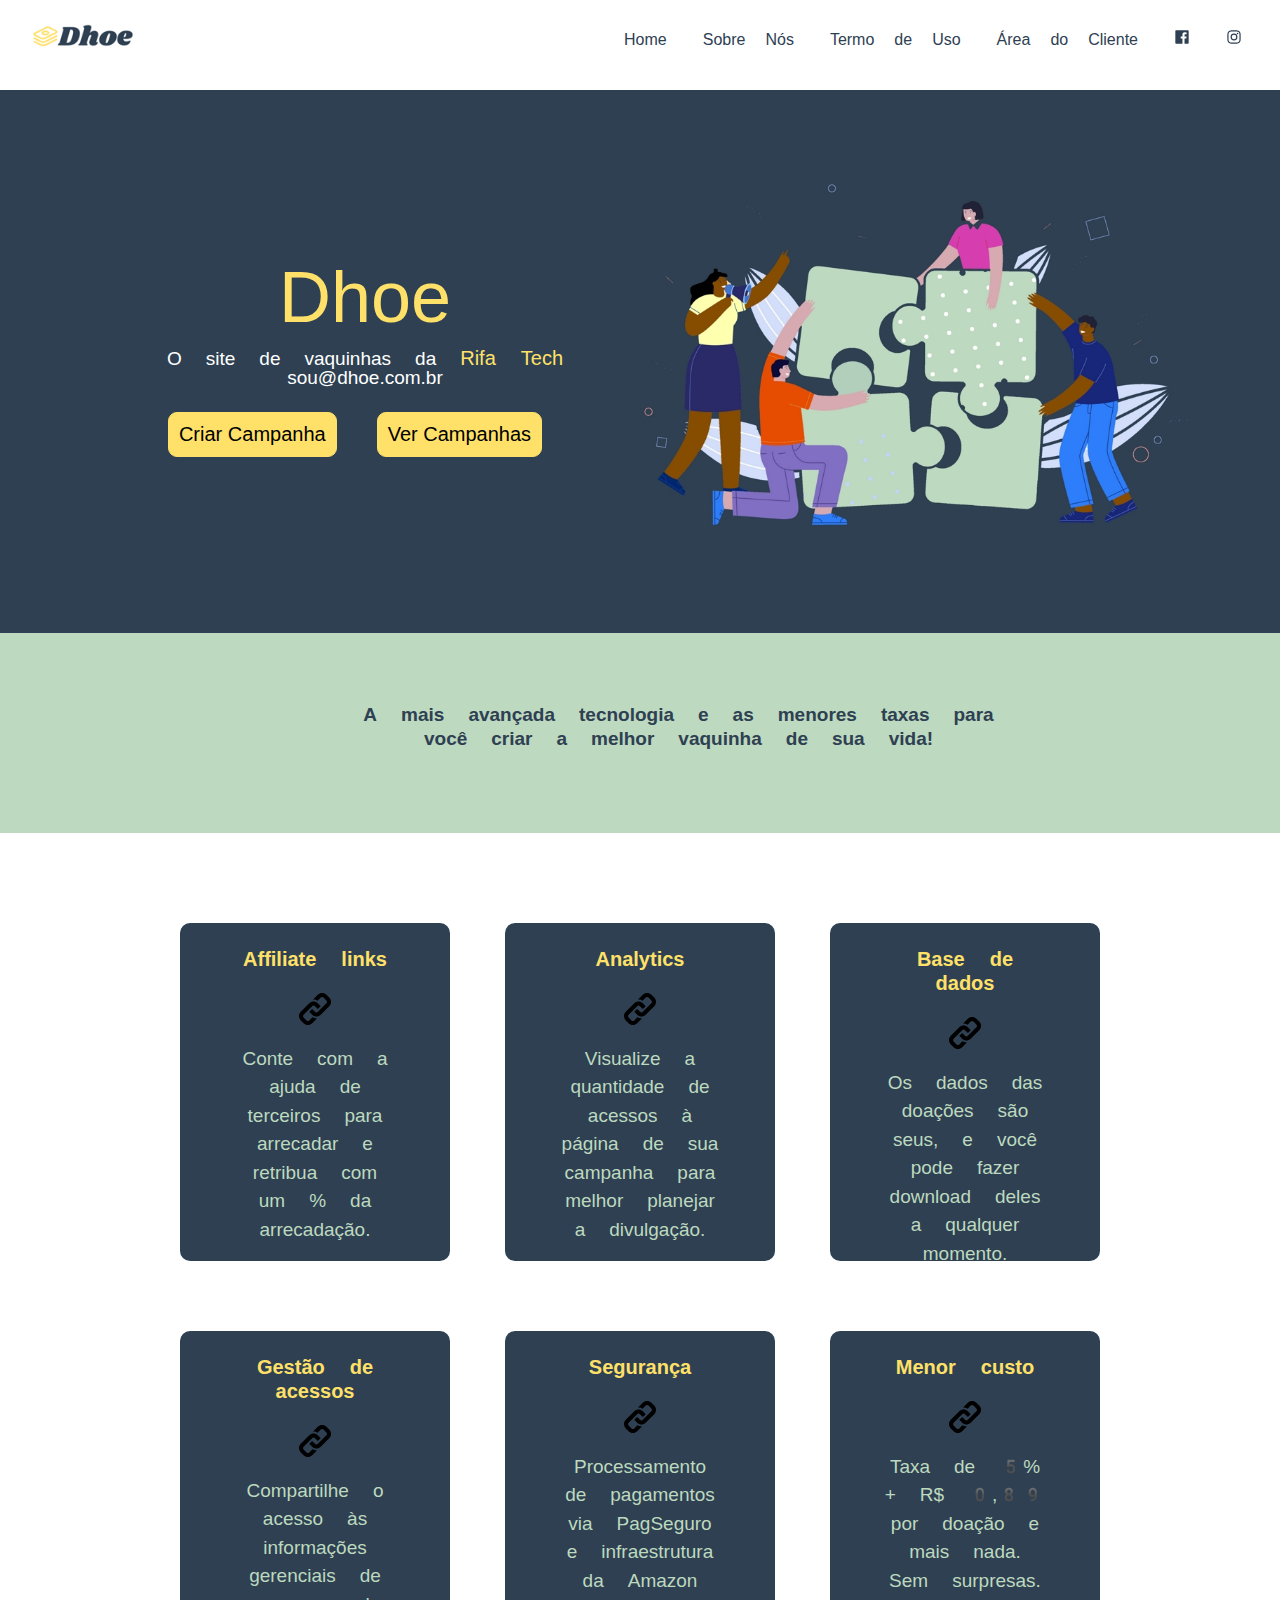
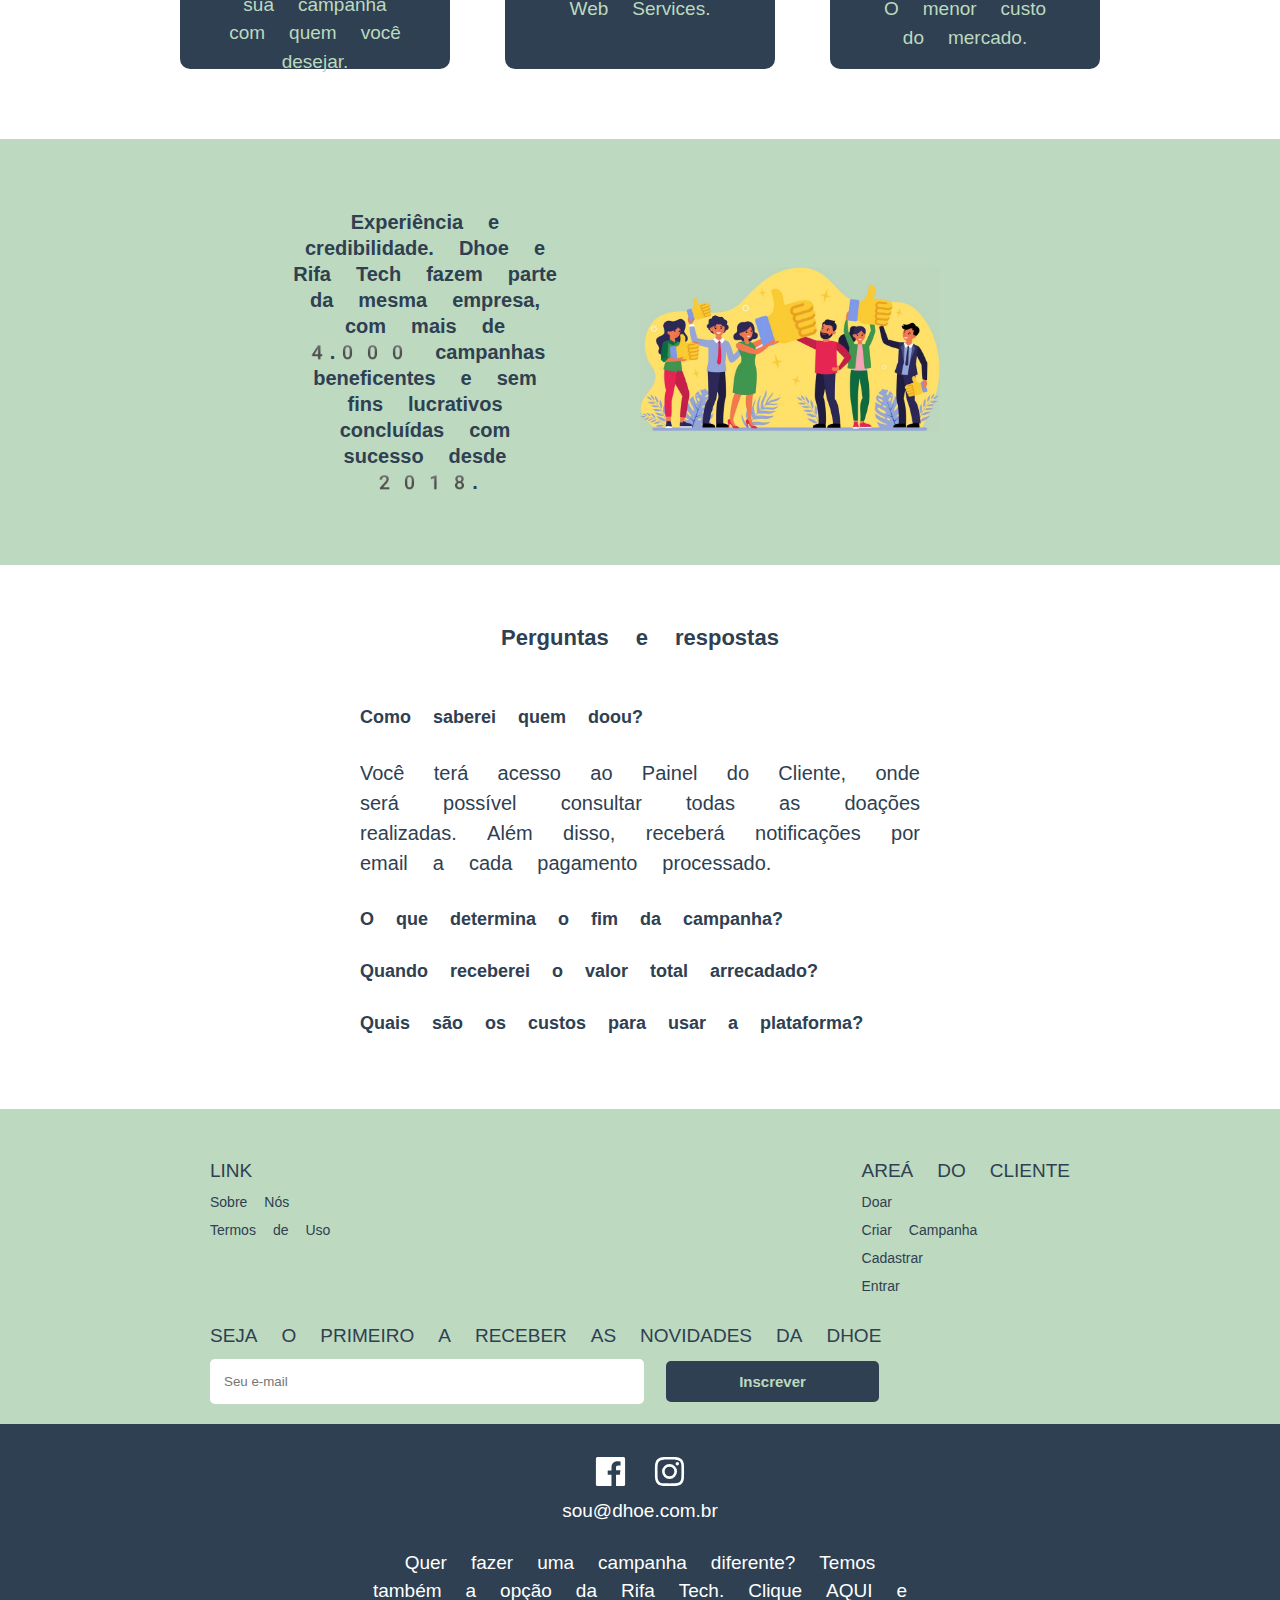
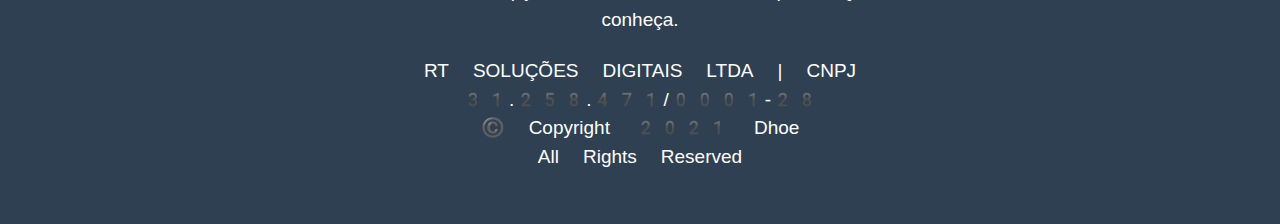
==== commit b9ef5ff9: "Segundo commit com alterações." ====
--- a/index.html
+++ b/index.html
@@ -1,11 +1,11 @@
 <!DOCTYPE html>
-<html lang="pt-br">
+<html lang="pt-BR">
 <head>
     <meta charset="UTF-8">
     <meta http-equiv="X-UA-Compatible" content="IE=edge">
     <meta name="viewport" content="width=device-width, initial-scale=1.0">
-    <link rel="stylesheet" href="./assets/main.css">
-    <link rel="stylesheet" href="./assets/responsive.css">
+    <link rel="stylesheet" href="./assets/css/main.css">
+    <link rel="stylesheet" href="./assets/css/responsive.css">
     <title>Dhoe | O site de vaquinha online</title>
 </head>
 <body>
@@ -14,17 +14,19 @@
             <picture class="logo-dhoe">
                 <img src="./image/logo-menu.png" alt="logo">
             </picture>
-            <div class="line">
-                <button>line</button>
-            </div>
-            <nav class="nav-dhoe">
+            <div class="mobile">
+                <div class="line1"></div>
+                <div class="line2"></div>
+                <div class="line3"></div>
+            </div>
+            <nav class="navDhoe">
                 
-                <a href="#">Home</a>
-                <a href="./pages/links/sobreNos.html">Sobre Nós</a>
-                <a href="./pages/links/termos.html">Termo de Uso</a>
-                <a href="./pages/cliente/cliente.html">Área do Cliente</a>
-                <a><svg xmlns="http://www.w3.org/2000/svg" xmlns:xlink="http://www.w3.org/1999/xlink" aria-hidden="true" focusable="false" width="1em" height="1em" preserveAspectRatio="xMidYMid meet" viewBox="0 0 24 24" class="iconify" data-icon="uil:facebook" data-inline="false" style="transform: rotate(360deg);"><path fill="currentColor" d="M20.9 2H3.1A1.1 1.1 0 0 0 2 3.1v17.8A1.1 1.1 0 0 0 3.1 22h9.58v-7.75h-2.6v-3h2.6V9a3.64 3.64 0 0 1 3.88-4a20.26 20.26 0 0 1 2.33.12v2.7H17.3c-1.26 0-1.5.6-1.5 1.47v1.93h3l-.39 3H15.8V22h5.1a1.1 1.1 0 0 0 1.1-1.1V3.1A1.1 1.1 0 0 0 20.9 2Z"></path></svg></a>
-                <a><svg xmlns="http://www.w3.org/2000/svg" xmlns:xlink="http://www.w3.org/1999/xlink" aria-hidden="true" focusable="false" width="1em" height="1em" preserveAspectRatio="xMidYMid meet" viewBox="0 0 24 24" class="iconify" data-icon="uil:instagram" data-inline="false" style="transform: rotate(360deg);"><path fill="currentColor" d="M17.34 5.46a1.2 1.2 0 1 0 1.2 1.2a1.2 1.2 0 0 0-1.2-1.2Zm4.6 2.42a7.59 7.59 0 0 0-.46-2.43a4.94 4.94 0 0 0-1.16-1.77a4.7 4.7 0 0 0-1.77-1.15a7.3 7.3 0 0 0-2.43-.47C15.06 2 14.72 2 12 2s-3.06 0-4.12.06a7.3 7.3 0 0 0-2.43.47a4.78 4.78 0 0 0-1.77 1.15a4.7 4.7 0 0 0-1.15 1.77a7.3 7.3 0 0 0-.47 2.43C2 8.94 2 9.28 2 12s0 3.06.06 4.12a7.3 7.3 0 0 0 .47 2.43a4.7 4.7 0 0 0 1.15 1.77a4.78 4.78 0 0 0 1.77 1.15a7.3 7.3 0 0 0 2.43.47C8.94 22 9.28 22 12 22s3.06 0 4.12-.06a7.3 7.3 0 0 0 2.43-.47a4.7 4.7 0 0 0 1.77-1.15a4.85 4.85 0 0 0 1.16-1.77a7.59 7.59 0 0 0 .46-2.43c0-1.06.06-1.4.06-4.12s0-3.06-.06-4.12ZM20.14 16a5.61 5.61 0 0 1-.34 1.86a3.06 3.06 0 0 1-.75 1.15a3.19 3.19 0 0 1-1.15.75a5.61 5.61 0 0 1-1.86.34c-1 .05-1.37.06-4 .06s-3 0-4-.06a5.73 5.73 0 0 1-1.94-.3a3.27 3.27 0 0 1-1.1-.75a3 3 0 0 1-.74-1.15a5.54 5.54 0 0 1-.4-1.9c0-1-.06-1.37-.06-4s0-3 .06-4a5.54 5.54 0 0 1 .35-1.9A3 3 0 0 1 5 5a3.14 3.14 0 0 1 1.1-.8A5.73 5.73 0 0 1 8 3.86c1 0 1.37-.06 4-.06s3 0 4 .06a5.61 5.61 0 0 1 1.86.34a3.06 3.06 0 0 1 1.19.8a3.06 3.06 0 0 1 .75 1.1a5.61 5.61 0 0 1 .34 1.9c.05 1 .06 1.37.06 4s-.01 3-.06 4ZM12 6.87A5.13 5.13 0 1 0 17.14 12A5.12 5.12 0 0 0 12 6.87Zm0 8.46A3.33 3.33 0 1 1 15.33 12A3.33 3.33 0 0 1 12 15.33Z"></path></svg></a>
+                <a href="#" class="link">Home</a>
+                <a href="./pages/links/sobreNos.html" class="link">Sobre Nós</a>
+                <a href="./pages/links/termos.html" class="link">Termo de Uso</a>
+                <a href="./pages/cliente/cliente.html" class="link">Área do Cliente</a>
+                <a class="link"><svg xmlns="http://www.w3.org/2000/svg" xmlns:xlink="http://www.w3.org/1999/xlink" aria-hidden="true" focusable="false" width="1em" height="1em" preserveAspectRatio="xMidYMid meet" viewBox="0 0 24 24" class="iconify" data-icon="uil:facebook" data-inline="false" style="transform: rotate(360deg);"><path fill="currentColor" d="M20.9 2H3.1A1.1 1.1 0 0 0 2 3.1v17.8A1.1 1.1 0 0 0 3.1 22h9.58v-7.75h-2.6v-3h2.6V9a3.64 3.64 0 0 1 3.88-4a20.26 20.26 0 0 1 2.33.12v2.7H17.3c-1.26 0-1.5.6-1.5 1.47v1.93h3l-.39 3H15.8V22h5.1a1.1 1.1 0 0 0 1.1-1.1V3.1A1.1 1.1 0 0 0 20.9 2Z"></path></svg></a>
+                <a class="link"><svg xmlns="http://www.w3.org/2000/svg" xmlns:xlink="http://www.w3.org/1999/xlink" aria-hidden="true" focusable="false" width="1em" height="1em" preserveAspectRatio="xMidYMid meet" viewBox="0 0 24 24" class="iconify" data-icon="uil:instagram" data-inline="false" style="transform: rotate(360deg);"><path fill="currentColor" d="M17.34 5.46a1.2 1.2 0 1 0 1.2 1.2a1.2 1.2 0 0 0-1.2-1.2Zm4.6 2.42a7.59 7.59 0 0 0-.46-2.43a4.94 4.94 0 0 0-1.16-1.77a4.7 4.7 0 0 0-1.77-1.15a7.3 7.3 0 0 0-2.43-.47C15.06 2 14.72 2 12 2s-3.06 0-4.12.06a7.3 7.3 0 0 0-2.43.47a4.78 4.78 0 0 0-1.77 1.15a4.7 4.7 0 0 0-1.15 1.77a7.3 7.3 0 0 0-.47 2.43C2 8.94 2 9.28 2 12s0 3.06.06 4.12a7.3 7.3 0 0 0 .47 2.43a4.7 4.7 0 0 0 1.15 1.77a4.78 4.78 0 0 0 1.77 1.15a7.3 7.3 0 0 0 2.43.47C8.94 22 9.28 22 12 22s3.06 0 4.12-.06a7.3 7.3 0 0 0 2.43-.47a4.7 4.7 0 0 0 1.77-1.15a4.85 4.85 0 0 0 1.16-1.77a7.59 7.59 0 0 0 .46-2.43c0-1.06.06-1.4.06-4.12s0-3.06-.06-4.12ZM20.14 16a5.61 5.61 0 0 1-.34 1.86a3.06 3.06 0 0 1-.75 1.15a3.19 3.19 0 0 1-1.15.75a5.61 5.61 0 0 1-1.86.34c-1 .05-1.37.06-4 .06s-3 0-4-.06a5.73 5.73 0 0 1-1.94-.3a3.27 3.27 0 0 1-1.1-.75a3 3 0 0 1-.74-1.15a5.54 5.54 0 0 1-.4-1.9c0-1-.06-1.37-.06-4s0-3 .06-4a5.54 5.54 0 0 1 .35-1.9A3 3 0 0 1 5 5a3.14 3.14 0 0 1 1.1-.8A5.73 5.73 0 0 1 8 3.86c1 0 1.37-.06 4-.06s3 0 4 .06a5.61 5.61 0 0 1 1.86.34a3.06 3.06 0 0 1 1.19.8a3.06 3.06 0 0 1 .75 1.1a5.61 5.61 0 0 1 .34 1.9c.05 1 .06 1.37.06 4s-.01 3-.06 4ZM12 6.87A5.13 5.13 0 1 0 17.14 12A5.12 5.12 0 0 0 12 6.87Zm0 8.46A3.33 3.33 0 1 1 15.33 12A3.33 3.33 0 0 1 12 15.33Z"></path></svg></a>
                  
             </nav>
         </div>
@@ -57,9 +59,9 @@
         </div>
     </section>
     <section class="descrition-cards-dhoe">
-        <div class="container-largue cc-responsive">
+        <div class="container cc-responsive">
             <div class="descrition-dhoe">
-                <div class="card">
+                <div class="card-home">
                     <div class="card-title">
                         <h5>Affiliate links</h5>
                     </div>
@@ -71,7 +73,7 @@
                     </div>
                 </div>
 
-                <div class="card">
+                <div class="card-home">
                     <div class="card-title">
                         <h5>Analytics</h5>
                     </div>
@@ -83,7 +85,7 @@
                     </div>
                 </div>
 
-                <div class="card">
+                <div class="card-home">
                     <div class="card-title">
                         <h5>Base de dados</h5>
                     </div>
@@ -95,7 +97,7 @@
                     </div>
                 </div>
 
-                <div class="card">
+                <div class="card-home">
                     <div class="card-title">
                         <h5>Gestão de acessos</h5>
                     </div>
@@ -107,7 +109,7 @@
                     </div>
                 </div>
 
-                <div class="card">
+                <div class="card-home">
                     <div class="card-title">
                         <h5>Segurança</h5>
                     </div>
@@ -119,7 +121,7 @@
                     </div>
                 </div>
 
-                <div class="card">
+                <div class="card-home">
                     <div class="card-title">
                         <h5>Menor custo</h5>
                     </div>
@@ -154,39 +156,55 @@
                 </div>
                 <ul>
                     <li>
-                        <div class="pergunta">
-                            <h5>Como saberei quem doou?</h5>
-                        </div>
-                        <div class="resposta" >
-                            <p>Você terá acesso ao Painel do Cliente, onde será possível consultar todas as doações realizadas. Além disso, receberá notificações por email a cada pagamento processado.</p>
-                        </div>
+                        <details open="open">
+                            <summary>
+                                <div class="pergunta">
+                                    <h5>Como saberei quem doou?</h5>
+                                </div>
+                            </summary>
+                            <div class="resposta" >
+                                <p>Você terá acesso ao Painel do Cliente, onde será possível consultar todas as doações realizadas. Além disso, receberá notificações por email a cada pagamento processado.</p>
+                            </div>
+                        </details>
                     </li>
 
                     <li class="abre-fecha">
-                        <div class="pergunta">
-                            <h5>O que determina o fim da campanha?</h5>
-                        </div>
-                        <div class="resposta fechado">
-                            <p>O que determina o fim da campanha é a data de encerramento escolhida por você e não meta definida. No entanto, caso a campanha não atinja a arrecadação mínima de R$ 100 na data do encerramento ela será cancelada e eventuais valores arrecadados serão devolvidos aos usuários doadores. Você poderá editar a data de encerramento, desde que seja feito antes do encerramento da campanha, e o prazo não seja inferior a 15 dias nem superior a 180 dias da data da criação.</p>
-                        </div>
+                        <details>
+                            <summary>
+                                <div class="pergunta">
+                                    <h5>O que determina o fim da campanha?</h5>
+                                </div>
+                            </summary>
+                            <div class="resposta fechado">
+                                <p>O que determina o fim da campanha é a data de encerramento escolhida por você e não meta definida. No entanto, caso a campanha não atinja a arrecadação mínima de R$ 100 na data do encerramento ela será cancelada e eventuais valores arrecadados serão devolvidos aos usuários doadores. Você poderá editar a data de encerramento, desde que seja feito antes do encerramento da campanha, e o prazo não seja inferior a 15 dias nem superior a 180 dias da data da criação.</p>
+                            </div>
+                        </details>
                     </li>
 
                     <li class="abre-fecha">
-                        <div class="pergunta">
-                            <h5>Quando receberei o valor total arrecadado?</h5>
-                        </div>
-                        <div class="resposta fechado">
-                            <p>A transferência final do valor total líquido arrecadado será realizada após três dias úteis da data de encerramento das arrecadações, e estará disponível a partir do quarto dia útil (tempo necessário para que os últimos pagamentos via boleto sejam processados e seu saldo se estabilize).</p>
-                        </div>
+                        <details>
+                            <summary>
+                                <div class="pergunta">
+                                    <h5>Quando receberei o valor total arrecadado?</h5>
+                                </div>
+                            </summary>
+                            <div class="resposta fechado">
+                                <p>A transferência final do valor total líquido arrecadado será realizada após três dias úteis da data de encerramento das arrecadações, e estará disponível a partir do quarto dia útil (tempo necessário para que os últimos pagamentos via boleto sejam processados e seu saldo se estabilize).</p>
+                            </div>
+                        </details>
                     </li>
 
                     <li class="abre-fecha">
-                        <div class="pergunta">
-                            <h5>Quais são os custos para usar a plataforma?</h5>
-                        </div>
+                       <details>
+                         <summary>
+                            <div class="pergunta">
+                                <h5>Quais são os custos para usar a plataforma?</h5>
+                            </div>
+                         </summary>
                         <div class="resposta fechado">
                             <p>O uso do software da Dhoe para criação de campanhas (pelos organizadores) e realização de doações (pelos doadores) é gratuito. Os usuários organizadores de campanha só será cobrados se algum pagamento de doação for processado e aprovado. O custo é de 5% mais R$ 0,89 por cada doação processada. Não incidirá nenhum outro custo durante a campanha, nem no momento da transferência do valor arrecadado.</p>
                         </div>
+                       </details>
                     </li>
                 </ul>
             </div>
@@ -244,6 +262,6 @@
             </ul>
         </div>
     </footer>
-    <script src="./assets/main.js"></script>
+    <script src="./assets/js/mobile.js"></script>
 </body>
 </html>
--- a/assets/css/main.css
+++ b/assets/css/main.css
@@ -0,0 +1,775 @@
+*{
+    margin: 0;
+    padding: 0;
+    box-sizing: border-box;
+    text-decoration: none !important;
+}
+
+body{
+    font-family: 'emoji', 'Nunito', sans-serif;
+    
+}
+.container{
+    margin: auto 90px;
+}
+.container-largue{
+    margin: auto 210px;
+}
+.container-extra-largue{
+    margin: auto 450px;
+}
+header{
+    background: #fff !important;
+    position: fixed;
+    top: 0;
+    right: 0;
+    left: 0;
+    width: 100vw;
+    z-index: 1030;
+}
+.mobile{
+    display: none;
+    cursor: pointer;
+}
+.mobile div{
+    width: 32px;
+    height: 2px;
+    background-color: #2e4052;
+    margin: 8px;
+}
+.cabecalho-dhoe{
+    display: flex;
+    align-items: center;
+    justify-content: space-between;
+    padding: 16px 30px;
+}
+.logo-dhoe{
+    height: 45px;
+}
+.logo-dhoe img{
+    width: 109px;
+    height: 40px;
+}
+
+.navDhoe{
+
+}
+.navDhoe a{
+    color: #2e4052;
+    padding: 8px;
+}
+.link{
+    color: #2e4052;
+    padding: 8px;
+    
+}
+.link:hover{
+    text-decoration: underline;
+}
+.link svg{
+    font-size: 16px;
+    cursor: pointer;
+}
+
+.section-option{
+    background-color: rgb(46, 64, 82);
+    position: relative;
+    margin-top: 77px;
+    /*height: 585px;*/
+}
+.flex{
+    display: flex;
+    flex: 1 1;
+}
+.main{
+    padding-top: 88px;
+    padding-bottom: 100px;
+}
+.title{
+    width: 100%;
+    display: grid;
+    text-align: center;
+    align-items: center;
+    order: 1;
+}
+.title-main-dhoe{
+    margin-top: 20px;   
+}
+.title-main{
+    color: #ffe169;
+    font-family: 'Shrikhand', sans-serif;
+    font-size: 4.5em;
+    width: 100%;
+    margin: 10px 0px;
+    font-weight: 400;
+}
+
+.site-email{
+    color: #fff;
+    font-size: 19px;
+    line-height: 1;
+}
+.site-email span{
+    color: #ffe169;
+    font-size: 20px;
+}
+.botoes{
+    display: block;
+    margin-top: -100px;
+}
+.botao > a{
+    list-style: none !important;
+    color: #2e4052;
+}
+.botao > a:hover{
+    color: #ffe169;
+}
+.botao{
+    border: solid 1px #2e4052;
+    font-size: 20px;
+    background: #ffe169;
+    padding: 10px;
+    border-radius: 9px;
+    border-color: #ffe169 !important;
+    cursor: pointer;
+    margin-right: 20px;
+}
+.botao:hover{
+    background: #2e4052;
+    color: #ffe169;
+    border: 1px solid #ffe169 !important;
+}
+.img-main{
+    order: 2;
+    width: 100%;
+}
+.img-main img{
+    width: 100%;
+}
+
+.texto-section-dhoe{
+    background: #bdd9bf;
+    color: #2e4052;
+    height: 200px;
+    text-align: center;
+    margin-bottom: 0;
+}
+.texto-dhoe{
+    /*height: 200px;*/
+    position: relative;
+    top: 70px;
+    left: 24%;
+    width: 59%;
+}
+.texto-dhoe p{
+    font-size: 19px;
+    font-weight: 600;
+    line-height: 1.3em;
+}
+
+.descrition-dhoe{
+    margin-top: 90px;
+    display: flex;
+    flex-wrap: wrap;
+    gap: 55px;
+    justify-content: center;
+}
+
+.cards, .card-home{
+    max-width: 270px;
+    height: 338px;
+    padding: 32px 48px;
+    margin-bottom: 15px;
+    background: #2e4052;
+    border-radius: 10px;
+}
+.card-title{
+    padding-block: 12px;
+    margin-bottom: 10px;
+    margin-top: -20px;
+}
+.card-title h5{
+    color: #ffe169;
+    font-size: 20px;
+    text-align: center;
+}
+.img-card {
+    display: flex;
+    justify-content: center;
+}
+.img-card img{
+    color: #ffe169;
+    width: 32px;
+    height: 32px;
+    margin-bottom: 20px;
+}
+.card-descrition{
+    height: 140px;
+}
+.card-descrition p{
+    text-align: center;
+    font-size: 19px;
+    color: #bdd9bf;
+    font-family: 'emoji', 'Nunito', sans-serif;
+    line-height: 1.5;
+}
+.dhoes-curt{
+    margin-top: 55px;
+    background: #bdd9bf;
+    padding: 60px 0;
+}
+.text-section{
+    text-align: center;
+    padding: 0 82px;
+    margin: 10px 0;
+}
+.text-section p{
+    color: #2e4052;
+    line-height: 1.3;
+    font-size: 20px;
+    font-weight: 600;
+}
+.text-img{
+    display: grid;
+    justify-content: center;
+    grid-template-columns: 50% 1fr;
+    align-items: center;
+}
+.img-section{
+    width: 300px;
+}
+
+/*PERGUNTAS E RESPOSTAS*/
+details>summary {
+ 
+    list-style: none;
+}
+summary::-webkit-details-marker {
+    display: none
+  }
+.perg-resp{
+    margin: 60px 0;
+    text-align: justify;
+}
+.perguntas{
+
+}
+li{
+    list-style: none;
+    padding: 0px 120px;
+}
+.title-pergunta{
+    text-align: center;
+    margin-bottom: 40px;
+}
+.title-pergunta h3{
+    font-size: 22px;
+    color: #2e4052;
+}
+.pergunta-resposta{
+    padding: 0 130px;
+}
+.pergunta{
+    padding: 15px 30px;
+    cursor: pointer;
+}
+.pergunta:hover{
+    border: 2px solid #2e4052;
+    border-radius: 2px;
+}
+.pergunta h5{
+    color: #2e4052;
+    font-size: 18px;
+    font-family: 'emoji', 'Nunito', sans-serif;
+
+}
+.resposta{
+    padding: 15px 30px;
+    /*display: none;*/
+}
+.resposta p{
+    font-size: 20px;
+    color: #2e4052;
+    line-height: 1.5;
+    font-family: 'emoji', 'Nunito', sans-serif;
+    text-align: justify;
+}
+
+.doe-footer-cabecalho{
+    background: #bdd9bf;
+}
+.footer-cabecalho{
+    display: flex;
+    justify-content: space-between;
+    flex-direction: row;
+    padding: 20px 0;
+    flex-wrap: wrap;
+}
+.footer-link{
+    flex-direction: column;
+    display: flex;
+    gap: 12px;
+    margin-top: 30px;
+}
+.cab-footer{
+
+}
+.cab-footer p{
+    color: #2e4052;
+    font-size: 19px;
+}
+.footer-link a{
+    color: #2e4052;
+    font-size: 14px;
+    font-family: 'emoji', 'Nunito', sans-serif;
+}
+.footer-link a:hover{
+    color: #ffe169;
+}
+
+.area-cliente{
+
+}
+
+.enviar-email{
+    display: flex;
+    justify-content: space-between;
+    gap: 20px;
+}
+.enviar-email input{
+    padding: 7px 14px;
+    color: #2e4052;
+    width: 100%;
+    border: none;
+    border-radius: 5px;
+}
+.enviar-email button{
+    color: #bdd9bf;
+    background: #2e4052;
+    border: 2px solid;
+    border-radius: 7px;
+    padding: 12px 6px;
+    font-weight: 600;
+    width: 50%;
+    font-size: 15px;
+    cursor: pointer;
+}
+.enviar-email button:hover{
+    background: #bdd9bf;
+    color: #2e4052;
+}
+.footer-contato{
+    background: #2e4052;
+    padding: 30px 0;
+}
+svg{
+    font-size: 35px;
+}
+.footer-contato ul{
+    list-style: none;
+    text-align: center;
+    color: #fff;
+}
+.footer-contato ul li{
+    margin-bottom: 23px;
+    font-size: 19px;
+    padding: 0 155px;
+    line-height: 1.5;
+}
+
+
+/*SOBRE NOS*/
+.sobrenos{
+    background: #2e4052;
+    margin-top: 80px;
+    padding: 77.5px 0;
+    /*height: 250px;*/
+    font-family: 'emoji', 'Nunito', sans-serif;
+}
+.main-sobrenos{
+    text-align: center;
+}
+.main-sobrenos h1{
+    font-size: 48px;
+    color: #ffe169;
+    margin-bottom: 10px;
+}
+.descrition-sobrenos-body{
+    margin-bottom: 50px;
+}
+.descrition-sobrenos-title{}
+.descrition-sobrenos-title h5{
+    margin-top: 30px;
+    color: #2e4052;
+    font-size: 19px;
+    font-weight: 500;
+    font-family: 'emoji', 'Nunito', sans-serif;
+    padding: 0px 20px;
+}
+.descrition-sobrenos-corp {
+    padding: 0px 20px;
+}
+.descrition-sobrenos-corp p{
+    color: #6C757D;
+    line-height: 2;
+    padding-top: 19px;
+    font-weight: 300;
+}
+/*Abaixo Termo*/
+.abaixo-termo p{
+    color: #fff;
+    font-size: 19px;
+    margin: 19px 0 15px 0px;
+}
+
+/*Cliente*/
+.ar-cliente{}
+.principal{
+
+}
+.principal h1{
+    line-height: 1.2;
+    color: #fff;
+}
+.principal span{
+    content: "";
+    display: block;
+    background-color: #ffe169;
+    height: 3px;
+    width: 50px;
+    margin: 17px auto auto;
+}
+.bts-cliente{
+    margin-top: 30px;
+}
+/*Doar*/
+.doar-dhoe{
+    background-color: #fafbfe;
+}
+.dhoe-form{
+    display: flex;
+    justify-content: center;
+    margin-bottom: 30px;
+}
+.pesquisa{
+    max-width: 400px;
+}
+.title-doar{
+    margin-bottom: 10px;
+    text-align: center;
+}
+.title-doar h2{
+    color: #2e4052;
+    font-size: 32px;
+}
+.form-pesquisa{
+    display: flex;
+    flex-direction: column;
+    justify-content: space-between;
+    gap: 5px;
+    margin-top: 25px;
+}
+.form-pesquisa input{
+    padding: 7px 14px;
+    outline: none;
+}
+.form-pesquisa button{
+
+}
+.campanhas{}
+.campanhas-dhoe{
+    display: flex;
+    flex: 1;
+    flex-wrap: wrap;
+    gap: 45px;
+    justify-content: center;
+}
+.doar-card{
+    max-width: 270px;
+    /*height: 338px;*/
+    background: #fff;
+    border-radius: 10px;
+    text-align: center;
+    border: 2px solid #fafbfe !important;
+    padding-bottom: 10px;
+}
+.doar-card-picture{
+    width: 100%;
+}
+.doar-card-picture img{
+    width: 100%;
+    height: 250px;
+    object-fit: cover;
+}
+.doar-card-title{
+    line-height: 1.5;
+    margin: 25px 0;
+}
+.doar-card-title > h4{
+    color: #2e4052;
+    font-weight: 700;
+    font-size: 30px;
+    margin: 20px 0;
+}
+.doar-card-title p{
+    color: #bdbec4;
+}
+.doar-card-button{
+    display: flex;
+    justify-content: center;
+}
+.doar-card-button button{
+    display: block;
+    border: 1px solid #ffe169;
+    background: #ffe169;
+    padding: 7px 3px;
+    /*width: 150px;*/
+    border-radius: 4px;
+    font-size: 16px;
+    cursor: pointer;
+}
+.doar-card-button a{
+    text-decoration: none !important;
+    color: #2e4052 !important;
+    padding: 7px 14px;
+
+}
+.doar-card-button button:hover{
+    background: #fff;
+    color: #ffe169 !important;
+    border-color: #ffe169;
+}
+.doar-card-button a:hover{
+    color: #ffe169 !important;
+}
+
+/*login*/
+.login{
+    margin-top: 90px;
+}
+.main-entrar-dhoe{
+
+}
+.entrar{
+   padding: 48px;
+   
+}
+
+.entrar h3{
+    font-size: 18px;
+    color: #2e4257;
+    padding: 30px 0;
+}
+.main-login{
+
+}
+form{
+    
+}
+.login-pass{
+    margin-bottom: 25px;
+    line-height: 2;
+}
+.login-pass label, .text-img-login{
+    color: #6C757D;
+    font-size: 15px;
+}
+.login-pass a{
+    color: #6C757D;
+    font-size: 10px;
+    float: right;
+    margin-top: 8px;
+}
+.login-pass input{
+    padding: 7px 14px;
+    width: 100%;
+    font-size: 15px;
+    border: 1px solid  #dee2e6;
+    border-radius: 5px;
+    outline: none;
+}
+.botao-form{
+    width: 100%;
+    text-align: center;
+    margin-top: 30px;
+}
+.botao-form-escuro{
+    color: #dee2e6;
+    background: #2e4052; 
+    border: 1px solid rgb(46, 64, 82);
+    line-height: 1.5;
+    padding: 10px;
+    border-radius: 5px;
+    box-shadow: rgba(0, 0, 0, .5);
+    cursor: pointer;
+}
+.botao-form-escuro:hover{
+    background: #fff;
+    color: #2e4052;
+}
+.div-img, .text-cadast{
+    width: 100%;
+    text-align: center;
+    margin-top: 40px;
+}
+.div-img img{
+    width: 30px;
+    margin-top: 16px;
+}
+.text-cadast p{
+    color: #6C757D;
+    font-size: 14px;
+}
+.text-cadast p > a{
+    color: #6C757D;
+}
+
+/*CADASTRO*/
+.main-cad{
+    margin-bottom: 20px;
+}
+.sex-ar{
+    display: inline-flex;
+    margin-right: 10px;
+    gap: 1.3px;
+    cursor: pointer;
+}
+.sex-ar input{
+    width: 10px;
+    cursor: pointer;
+}
+.sex-ar label{}
+
+/*SAIBA MAIS*/
+.saiba_mais-menu{}
+.background{
+    background-image: url(https://dhoe.com.br/app/images/campanha-cover.png);
+    background-repeat: no-repeat;
+    height: 250px;
+    width: 100%;
+    background-position: top;
+    background-size: cover;
+}
+.two-img{
+    margin-bottom: 30px;
+}
+.saibaMais-img{
+    display: flex;
+}
+.saibaMais-img img{
+    object-position: center;
+    margin-left: auto;
+    margin-right: auto;
+    width: 150px;
+    height: 150px;
+    border-radius: 50%;
+    object-fit: cover;
+    margin-top: -75px;
+}
+.text{
+    text-align: center;
+}
+.text p{
+    font-size: 16px;
+    color: #6C757D;
+    line-height: 1.5;
+}
+.dhoe-form-saiba-mais{
+
+}
+.area-button{
+    display: flex;
+    justify-content: center;
+    gap: 25px;
+    margin-bottom: 30px;
+}
+.barra-dhoe{
+    display: flex;
+    justify-content: center;
+    gap: 7px;
+    margin-bottom: 30px;
+}
+.barra-dhoe input{
+    min-width: 240px;
+}
+.form-but{
+    width: auto;
+}
+.descrition-campanha{
+    text-align: center;
+    margin-bottom: 30px;
+}
+.descrition-campanha p{
+    font-size: 19px;
+    color: #2e4052;
+}
+.valores{
+    text-align: center;
+    margin-top: 30px;
+}
+.valores p{
+    color: #2e4257;
+    font-size: 16px;
+    line-height: 1.5;
+}
+.bruto{
+    font-size: 10px;
+}
+.img-principal-campanha{
+    text-align: center;
+    margin-top: 30px;
+    height: 390px;
+    margin-bottom: 60px;
+}
+.img-principal-campanha img{
+    height: 390px;
+}
+
+.tempo{
+    background: #2e4052;
+}
+.contador{
+    display: flex;
+    justify-content: space-between;
+}
+.encerramento{
+    text-align: center;
+    color: #bdd9bf;
+}
+.encerramento h2{
+    font-size: 1.8em;
+}
+.c-dias{
+    font-size: 30px;
+    margin-top: 50px;
+}
+.dias{
+    font-size: 15px;
+}
+.compartilhar-links{
+    padding: 40px 0;
+}
+.title-links{
+    text-align: center;
+    margin-bottom: 50px;
+}
+.title-links h2{
+    color: #2e4257;
+    font-size: 32px;
+}
+.img-links{
+    display: flex;
+    justify-content: space-evenly;
+    align-items: center;
+}
+.img-links a{
+
+}
+.img-links a img{
+    width: 30px;
+}
+.error-text{
+    margin-top: 5px;
+    font-size: 12px;
+    color: red;
+}--- a/assets/css/responsive.css
+++ b/assets/css/responsive.css
@@ -0,0 +1,155 @@
+@media screen and (max-width: 590px) {
+    .navDhoe{
+        width: 50vw;
+    }
+    .title{
+        padding: 40px;
+    }
+    .flex{
+        flex-direction: column;
+        padding: 0;
+    }
+    .main{
+        padding: 20px;
+    }
+    .botoes{
+        margin-top: 10px !important;
+        flex-direction: column;
+        gap: 10px;
+        font-size: uppercase;
+    }
+    .botao{
+        margin: 0;
+    }
+    .img-main{
+        width: 100%;
+    }
+    .texto-dhoe{
+        left: 0;
+        width: 100%;
+    }
+    .texto-dhoe p{
+        font-size: 16px;
+        font-weight: 500;
+        line-height: 1;
+    }
+    .text-section{
+        padding: 12px;
+    }
+    .text-img{
+        grid-template-columns: 100% !important;
+    }
+    .perguta > h5{
+        text-align: initial !important;
+    }
+    .resposta p{
+        text-align: left;
+        line-height: 1.5em;
+    }
+
+    li{
+        padding: 0 40px;
+    }
+    .footer-link{
+        padding: 0 40px;
+        margin-bottom: 40px;
+    }
+    .email-cab{
+        width: 100%;
+    }
+    .lista-footer{
+        padding: 0;
+    }
+    /*Sobre nos*/
+    .descrition-sobrenos-body {
+        padding: 10px 21px;
+        line-height: 1.4;
+    }
+}
+
+@media screen and (max-width: 767px) {
+   
+    .line{
+        display: block;
+    }
+    .botoes{
+        display: flex;
+        /* justify-content: space-between; */
+        flex-direction: column;
+        width: 200px;
+        /* margin: 55px; */
+        position: relative;
+        top: 6px;
+        left: 104px;
+        gap: 5px;
+    }
+    .botao{
+        font-size: 14px;
+    }
+    .texto-dhoe{
+        
+    }
+    .text-img{
+        grid-template-columns: 100% 1fr;
+    }
+    .footer-contato ul li{
+        padding: 0 10px;
+    }
+    
+    
+}
+
+@media screen and (max-width: 999px){
+    .cc-responsive{
+        margin: auto auto;
+    }
+    .botoes{
+        margin: 0;
+    }
+    .navDhoe{
+        position: absolute;
+        top: 12vh;
+        right: 0;
+        width: 50vw;
+        height: 92vh;
+        background: #fff;
+        display: flex;
+        flex-direction: column;
+        align-items: center;
+        justify-content: space-around;
+        transform: translate(100%);
+        
+    }
+    .navDhoe.active{
+        transform: translate(0);
+    }
+    .link.active{
+        margin-left: 0;
+        opacity: 0;
+    }
+    
+    .mobile{
+        display: block;
+    }
+    .footer-cabecalho {
+        padding: 20px;
+    }
+}
+@media screen and (max-width: 767px) {
+    .text-img {
+        grid-template-columns: 50% 1fr;
+    }
+    .navDhoe {
+        top: 12vh;
+    }
+}
+@media screen and (max-width: 320px) {
+    .botoes{
+        position: inherit;
+        width: 90px;
+    }
+
+    .title {
+        padding: 0px; 
+    }
+}